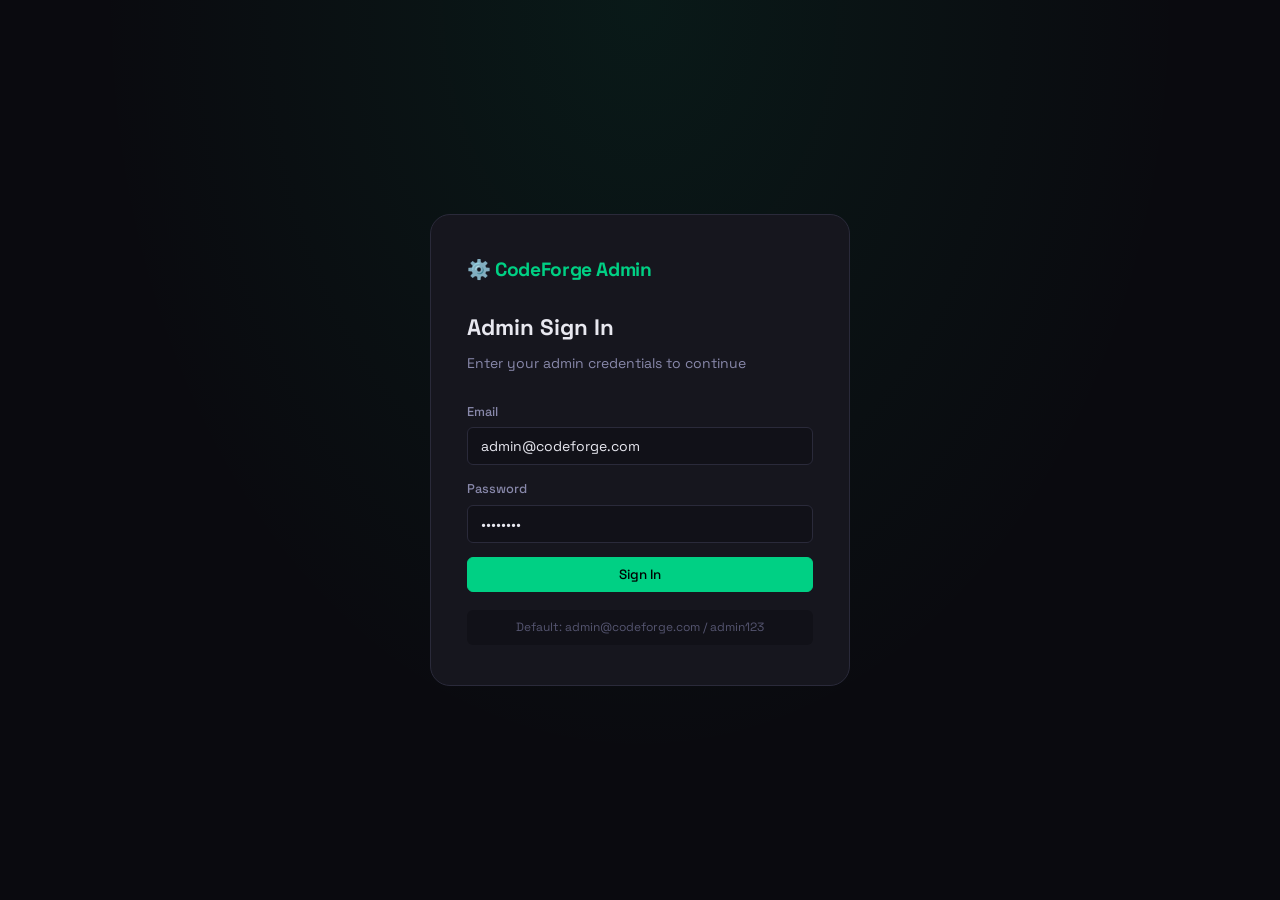
==== dashboard.html @ 67e9f0a4 "new" ====
<!DOCTYPE html>
<html lang="en">
<head>
  <meta charset="UTF-8" />
  <meta name="viewport" content="width=device-width, initial-scale=1.0" />
  <title>CodeForge Admin — Dashboard</title>
  <link rel="preconnect" href="https://fonts.googleapis.com" />
  <link href="https://fonts.googleapis.com/css2?family=Space+Grotesk:wght@400;500;600;700&family=JetBrains+Mono:wght@400;500&display=swap" rel="stylesheet" />
  <link rel="stylesheet" href="css/style.css" />
</head>
<body>

<!-- Sidebar -->
<div class="layout">
  <aside class="sidebar">
    <div class="sidebar-logo">⚙️ <span>CF Admin</span></div>
    <nav class="sidebar-nav">
      <button class="nav-btn active" onclick="showTab('problems')">📝 Problems</button>
      <button class="nav-btn" onclick="showTab('users')">👥 Users</button>
      <button class="nav-btn" onclick="showTab('stats')">📊 Stats</button>
    </nav>
    <div class="sidebar-bottom">
      <div id="admin-name" class="admin-name"></div>
      <button class="btn btn-ghost btn-sm w-full" onclick="logout()">↩ Sign Out</button>
    </div>
  </aside>

  <main class="content">
    <!-- Problems Tab -->
    <div id="tab-problems" class="tab">
      <div class="page-header">
        <div>
          <h1>Problems</h1>
          <p>Manage all coding problems</p>
        </div>
        <div class="header-actions">
          <button class="btn btn-secondary" onclick="openDeleteModal()">🗑 Delete by #</button>
          <button class="btn btn-secondary" onclick="document.getElementById('json-upload').click()">📁 Upload JSON</button>
          <input type="file" id="json-upload" accept=".json" style="display:none" onchange="uploadJSON(this)" />
          <button class="btn btn-primary" onclick="openAddModal()">+ Add Problem</button>
        </div>
      </div>

      <!-- Search & filter -->
      <div class="filter-row">
        <input class="input" id="prob-search" placeholder="🔍 Search problems…" oninput="filterProblems()" style="max-width:300px" />
        <select class="input" id="prob-diff" onchange="filterProblems()" style="max-width:160px">
          <option value="">All Difficulty</option>
          <option value="Easy">Easy</option>
          <option value="Medium">Medium</option>
          <option value="Hard">Hard</option>
        </select>
        <label style="display:flex;align-items:center;gap:8px;font-size:.82rem;color:var(--text-secondary)">
          <input type="checkbox" id="show-premium" onchange="filterProblems()" /> Premium only
        </label>
      </div>

      <!-- Stats row -->
      <div class="mini-stats">
        <div class="mini-stat" id="stat-total">— Problems</div>
        <div class="mini-stat" id="stat-easy">— Easy</div>
        <div class="mini-stat" id="stat-medium">— Medium</div>
        <div class="mini-stat" id="stat-hard">— Hard</div>
        <div class="mini-stat" id="stat-premium">— Premium</div>
      </div>

      <div class="table-wrap">
        <table class="table" id="problems-table">
          <thead>
            <tr>
              <th>#</th><th>Title</th><th>Difficulty</th><th>Tags</th>
              <th>Acceptance</th><th>Premium</th><th>Actions</th>
            </tr>
          </thead>
          <tbody id="problems-body">
            <tr><td colspan="7" class="loading-row"><span class="spinner"></span> Loading…</td></tr>
          </tbody>
        </table>
      </div>
    </div>

    <!-- Users Tab -->
    <div id="tab-users" class="tab hidden">
      <div class="page-header">
        <div><h1>Users</h1><p>Manage registered users</p></div>
      </div>
      <div class="table-wrap">
        <table class="table">
          <thead>
            <tr><th>Name</th><th>Email</th><th>Rating</th><th>Solved</th><th>Plan</th><th>Joined</th><th>Actions</th></tr>
          </thead>
          <tbody id="users-body">
            <tr><td colspan="7" class="loading-row"><span class="spinner"></span> Loading…</td></tr>
          </tbody>
        </table>
      </div>
    </div>

    <!-- Stats Tab -->
    <div id="tab-stats" class="tab hidden">
      <div class="page-header"><div><h1>Statistics</h1><p>Platform overview</p></div></div>
      <div class="stats-grid" id="stats-grid">
        <div class="stat-card">
          <div class="stat-icon">📝</div>
          <div class="stat-val" id="s-problems">—</div>
          <div class="stat-label">Total Problems</div>
        </div>
        <div class="stat-card">
          <div class="stat-icon">👥</div>
          <div class="stat-val" id="s-users">—</div>
          <div class="stat-label">Registered Users</div>
        </div>
        <div class="stat-card">
          <div class="stat-icon">⭐</div>
          <div class="stat-val" id="s-pro">—</div>
          <div class="stat-label">Pro Users</div>
        </div>
        <div class="stat-card">
          <div class="stat-icon">🔒</div>
          <div class="stat-val" id="s-premium">—</div>
          <div class="stat-label">Premium Problems</div>
        </div>
      </div>
    </div>
  </main>
</div>

<!-- ── ADD / EDIT PROBLEM MODAL ── -->
<div id="modal-problem" class="modal-overlay hidden">
  <div class="modal large-modal">
    <button class="modal-close" onclick="closeModal('modal-problem')">✕</button>
    <h2 id="modal-prob-title">Add Problem</h2>

    <div class="modal-grid">
      <div class="field"><label>Title *</label><input class="input" id="pm-title" placeholder="Two Sum" /></div>
      <div class="field">
        <label>Difficulty *</label>
        <select class="input" id="pm-diff">
          <option value="Easy">Easy</option>
          <option value="Medium" selected>Medium</option>
          <option value="Hard">Hard</option>
        </select>
      </div>
      <div class="field"><label>Tags (comma-separated)</label><input class="input" id="pm-tags" placeholder="Array, Hash Table" /></div>
      <div class="field"><label>Companies (comma-separated)</label><input class="input" id="pm-companies" placeholder="Google, Amazon" /></div>
      <div class="field"><label>Acceptance %</label><input class="input" type="number" id="pm-acceptance" value="50" min="0" max="100" /></div>
      <div class="field">
        <label>Premium</label>
        <select class="input" id="pm-premium"><option value="false">No</option><option value="true">Yes</option></select>
      </div>
    </div>

    <div class="field"><label>Description * (HTML supported)</label><textarea class="input" id="pm-desc" rows="4" placeholder="Given an array of integers..."></textarea></div>

    <div class="modal-grid">
      <div class="field"><label>Example Input *</label><input class="input" id="pm-ex-in" placeholder="nums = [2,7,11,15], target = 9" /></div>
      <div class="field"><label>Example Output *</label><input class="input" id="pm-ex-out" placeholder="[0,1]" /></div>
    </div>
    <div class="field"><label>Explanation</label><input class="input" id="pm-ex-exp" placeholder="nums[0] + nums[1] == 9" /></div>
    <div class="field"><label>Constraints (one per line)</label><textarea class="input" id="pm-constraints" rows="3" placeholder="2 ≤ nums.length ≤ 10⁴&#10;-10⁹ ≤ nums[i] ≤ 10⁹"></textarea></div>
    <div class="field"><label>Hints (one per line)</label><textarea class="input" id="pm-hints" rows="3" placeholder="Try using a hash map.&#10;For each number, check if target - num exists."></textarea></div>
    <div class="field"><label>Test Cases JSON (array of {input, expected})</label><textarea class="input font-mono" id="pm-testcases" rows="4" placeholder='[{"input":"[2,7,11,15]\n9","expected":"[0,1]"}]'></textarea></div>

    <details class="starter-details">
      <summary>Starter Code (optional)</summary>
      <div class="starter-grid">
        <div class="field"><label>Python</label><textarea class="input font-mono" id="pm-py" rows="4" placeholder="class Solution:&#10;    def solve(self):&#10;        pass"></textarea></div>
        <div class="field"><label>C++</label><textarea class="input font-mono" id="pm-cpp" rows="4" placeholder="class Solution {&#10;public:&#10;    void solve() {}&#10;};"></textarea></div>
        <div class="field"><label>Java</label><textarea class="input font-mono" id="pm-java" rows="4" placeholder="class Solution {&#10;    public void solve() {}&#10;}"></textarea></div>
        <div class="field"><label>JavaScript</label><textarea class="input font-mono" id="pm-js" rows="4" placeholder="var solve = function() {};"></textarea></div>
      </div>
    </details>

    <div style="display:flex;gap:10px;justify-content:flex-end;margin-top:20px">
      <button class="btn btn-ghost" onclick="closeModal('modal-problem')">Cancel</button>
      <button class="btn btn-primary" id="pm-save-btn" onclick="saveProblem()">Add Problem</button>
    </div>
  </div>
</div>

<!-- ── DELETE BY NUMBER MODAL ── -->
<div id="modal-delete-num" class="modal-overlay hidden">
  <div class="modal">
    <button class="modal-close" onclick="closeModal('modal-delete-num')">✕</button>
    <h2>Delete Problem by Number</h2>
    <p style="color:var(--text-secondary);margin:10px 0 20px;font-size:.875rem">Enter the problem number to delete. All remaining problems will be renumbered automatically.</p>
    <div class="field">
      <label>Problem Number</label>
      <input class="input" type="number" id="del-num" placeholder="e.g. 5" min="1" />
    </div>
    <div id="del-preview" style="display:none" class="del-preview"></div>
    <div style="display:flex;gap:10px;justify-content:flex-end;margin-top:16px">
      <button class="btn btn-ghost" onclick="closeModal('modal-delete-num')">Cancel</button>
      <button class="btn btn-secondary" onclick="previewDelete()">Preview</button>
      <button class="btn btn-danger" id="del-confirm-btn" onclick="confirmDeleteByNum()" disabled>Delete & Renumber</button>
    </div>
  </div>
</div>

<!-- ── CONFIRM MODAL ── -->
<div id="modal-confirm" class="modal-overlay hidden">
  <div class="modal" style="max-width:400px;text-align:center">
    <div style="font-size:2.5rem;margin-bottom:12px">⚠️</div>
    <h3 id="confirm-msg">Are you sure?</h3>
    <p id="confirm-sub" style="color:var(--text-secondary);font-size:.85rem;margin:8px 0 24px"></p>
    <div style="display:flex;gap:10px;justify-content:center">
      <button class="btn btn-ghost" onclick="closeModal('modal-confirm')">Cancel</button>
      <button class="btn btn-danger" id="confirm-ok">Delete</button>
    </div>
  </div>
</div>

<!-- ── TOAST ── -->
<div id="toasts" class="toast-container"></div>

<script src="js/auth.js"></script>
<script src="js/problems.js"></script>
<script src="js/users.js"></script>
</body>
</html>
---- css/style.css ----
:root {
  --bg-primary:   #0a0a0f;
  --bg-secondary: #111118;
  --bg-card:      #16161e;
  --bg-hover:     #1e1e2a;
  --border:       #2a2a3a;
  --border-light: #363650;
  --text-primary: #e8e8f0;
  --text-secondary:#8888aa;
  --text-muted:   #555570;
  --green:        #00d084;
  --green-dim:    rgba(0,208,132,.12);
  --purple:       #9d6fff;
  --purple-dim:   rgba(157,111,255,.12);
  --blue:         #4da6ff;
  --blue-dim:     rgba(77,166,255,.1);
  --orange:       #ff9f43;
  --orange-dim:   rgba(255,159,67,.1);
  --red:          #ff5c5c;
  --red-dim:      rgba(255,92,92,.1);
  --font-sans:    'Space Grotesk', sans-serif;
  --font-mono:    'JetBrains Mono', monospace;
  --r-sm:  6px;
  --r-md: 10px;
  --r-lg: 14px;
  --r-xl: 20px;
  --ease: all .18s ease;
}

*, *::before, *::after { box-sizing: border-box; margin: 0; padding: 0; }
body { font-family: var(--font-sans); background: var(--bg-primary); color: var(--text-primary); min-height: 100vh; line-height: 1.6; }
a { color: inherit; text-decoration: none; }
button { cursor: pointer; font-family: var(--font-sans); }
textarea, input, select { font-family: var(--font-sans); }

::-webkit-scrollbar { width: 5px; height: 5px; }
::-webkit-scrollbar-track { background: transparent; }
::-webkit-scrollbar-thumb { background: var(--border-light); border-radius: 3px; }

/* ── Login page ── */
.login-page {
  display: flex; align-items: center; justify-content: center;
  min-height: 100vh;
  background: radial-gradient(ellipse at top, rgba(0,208,132,.08) 0%, transparent 60%), var(--bg-primary);
}

.login-card {
  background: var(--bg-card);
  border: 1px solid var(--border);
  border-radius: var(--r-xl);
  padding: 40px 36px;
  width: 100%; max-width: 420px;
}

.login-logo {
  font-size: 1.2rem; font-weight: 700;
  letter-spacing: -.02em;
  margin-bottom: 24px;
  color: var(--green);
}

.login-card h2 { font-size: 1.4rem; font-weight: 700; margin-bottom: 6px; }
.login-sub     { color: var(--text-secondary); font-size: .875rem; margin-bottom: 28px; }

.login-hint {
  text-align: center; margin-top: 18px;
  font-size: .75rem; color: var(--text-muted);
  background: var(--bg-secondary); padding: 8px 12px;
  border-radius: var(--r-sm);
}

/* ── Dashboard layout ── */
.layout {
  display: flex; min-height: 100vh;
}

.sidebar {
  width: 220px; flex-shrink: 0;
  background: var(--bg-secondary);
  border-right: 1px solid var(--border);
  display: flex; flex-direction: column;
  position: sticky; top: 0; height: 100vh;
  overflow-y: auto;
}

.sidebar-logo {
  padding: 20px 18px;
  font-size: 1rem; font-weight: 700;
  color: var(--green); letter-spacing: -.02em;
  border-bottom: 1px solid var(--border);
  display: flex; align-items: center; gap: 8px;
}

.sidebar-nav {
  flex: 1; padding: 12px 10px;
  display: flex; flex-direction: column; gap: 4px;
}

.nav-btn {
  display: flex; align-items: center; gap: 10px;
  width: 100%; padding: 9px 12px;
  border-radius: var(--r-sm);
  background: none; border: none;
  color: var(--text-secondary);
  font-size: .85rem; font-weight: 500;
  text-align: left; transition: var(--ease);
}
.nav-btn:hover  { background: var(--bg-hover); color: var(--text-primary); }
.nav-btn.active { background: var(--green-dim); color: var(--green); }

.sidebar-bottom {
  padding: 14px 10px;
  border-top: 1px solid var(--border);
  display: flex; flex-direction: column; gap: 8px;
}

.admin-name {
  font-size: .8rem; font-weight: 600;
  color: var(--text-secondary);
  padding: 0 4px;
  white-space: nowrap; overflow: hidden; text-overflow: ellipsis;
}

.content { flex: 1; min-width: 0; padding: 28px 24px; overflow-y: auto; }

/* ── Tab switching ── */
.tab.hidden { display: none; }

/* ── Page header ── */
.page-header {
  display: flex; justify-content: space-between; align-items: flex-start;
  flex-wrap: wrap; gap: 14px; margin-bottom: 20px;
}
.page-header h1 { font-size: 1.4rem; font-weight: 700; }
.page-header p  { color: var(--text-secondary); font-size: .85rem; margin-top: 2px; }
.header-actions { display: flex; gap: 8px; flex-wrap: wrap; }

/* ── Filter row ── */
.filter-row {
  display: flex; gap: 10px; flex-wrap: wrap;
  align-items: center; margin-bottom: 14px;
}

/* ── Mini stats ── */
.mini-stats {
  display: flex; gap: 10px; flex-wrap: wrap; margin-bottom: 16px;
}
.mini-stat {
  background: var(--bg-card); border: 1px solid var(--border);
  border-radius: var(--r-sm); padding: 6px 14px;
  font-size: .78rem; font-weight: 500; color: var(--text-secondary);
}

/* ── Stats grid ── */
.stats-grid {
  display: grid;
  grid-template-columns: repeat(auto-fit, minmax(180px, 1fr));
  gap: 16px;
}
.stat-card {
  background: var(--bg-card); border: 1px solid var(--border);
  border-radius: var(--r-lg); padding: 24px;
  text-align: center; transition: var(--ease);
}
.stat-card:hover { border-color: var(--border-light); }
.stat-icon  { font-size: 1.6rem; margin-bottom: 10px; }
.stat-val   { font-size: 2rem; font-weight: 800; font-family: var(--font-mono); color: var(--green); }
.stat-label { font-size: .75rem; color: var(--text-muted); margin-top: 4px; text-transform: uppercase; letter-spacing: .06em; }

/* ── Table ── */
.table-wrap {
  background: var(--bg-card);
  border: 1px solid var(--border);
  border-radius: var(--r-lg);
  overflow: hidden; overflow-x: auto;
}
.table { width: 100%; border-collapse: collapse; min-width: 700px; }
.table thead tr { background: var(--bg-secondary); border-bottom: 1px solid var(--border); }
.table th {
  padding: 10px 14px; text-align: left;
  font-size: .7rem; font-weight: 700;
  text-transform: uppercase; letter-spacing: .06em; color: var(--text-muted);
  white-space: nowrap;
}
.table tbody tr { border-bottom: 1px solid var(--border); transition: background .12s; }
.table tbody tr:last-child { border-bottom: none; }
.table tbody tr:hover { background: var(--bg-hover); }
.table td { padding: 10px 14px; vertical-align: middle; font-size: .84rem; }
.loading-row { text-align: center; padding: 48px; color: var(--text-muted); }

/* ── Buttons ── */
.btn {
  display: inline-flex; align-items: center; gap: 6px;
  padding: 8px 16px; border-radius: var(--r-sm);
  font-size: .84rem; font-weight: 500; font-family: var(--font-sans);
  border: 1px solid transparent; transition: var(--ease);
  white-space: nowrap; cursor: pointer;
}
.btn:disabled { opacity: .45; cursor: not-allowed; }
.btn-primary   { background: var(--green); color: #000; border-color: var(--green); }
.btn-primary:hover:not(:disabled) { background: #00f09a; box-shadow: 0 4px 16px rgba(0,208,132,.3); }
.btn-secondary { background: var(--bg-card); color: var(--text-primary); border-color: var(--border); }
.btn-secondary:hover:not(:disabled) { background: var(--bg-hover); border-color: var(--border-light); }
.btn-ghost  { background: transparent; color: var(--text-secondary); border-color: var(--border); }
.btn-ghost:hover:not(:disabled) { background: var(--bg-hover); color: var(--text-primary); }
.btn-danger { background: var(--red-dim); color: var(--red); border-color: var(--red); }
.btn-danger:hover:not(:disabled) { background: rgba(255,92,92,.2); }
.btn-sm { padding: 5px 10px; font-size: .76rem; }
.w-full { width: 100%; justify-content: center; }

/* ── Input ── */
.input {
  width: 100%; padding: 9px 13px;
  border-radius: var(--r-sm);
  background: var(--bg-secondary);
  border: 1px solid var(--border);
  color: var(--text-primary); font-family: var(--font-sans);
  font-size: .875rem; outline: none; transition: var(--ease);
}
.input:focus { border-color: var(--green); box-shadow: 0 0 0 3px rgba(0,208,132,.1); }
.input::placeholder { color: var(--text-muted); }
.font-mono { font-family: var(--font-mono); font-size: .82rem; }

/* ── Field ── */
.field { display: flex; flex-direction: column; gap: 5px; margin-bottom: 14px; }
.field:last-child { margin-bottom: 0; }
.field label { font-size: .8rem; font-weight: 500; color: var(--text-secondary); }
textarea.input { resize: vertical; min-height: 80px; }

/* ── Badges ── */
.badge {
  display: inline-flex; align-items: center;
  padding: 2px 8px; border-radius: 4px;
  font-size: .7rem; font-weight: 600;
}
.badge-easy    { background: rgba(0,208,132,.12); color: var(--green); }
.badge-medium  { background: rgba(255,159,67,.12); color: var(--orange); }
.badge-hard    { background: rgba(255,92,92,.12);  color: var(--red); }
.badge-premium { background: rgba(255,159,67,.15); color: var(--orange); border: 1px solid rgba(255,159,67,.3); }
.badge-pro     { background: var(--green-dim); color: var(--green); }
.badge-free    { background: var(--bg-hover); color: var(--text-muted); }

/* ── Modal ── */
.modal-overlay {
  position: fixed; inset: 0;
  background: rgba(0,0,0,.75); backdrop-filter: blur(6px);
  z-index: 2000; display: flex; align-items: center;
  justify-content: center; padding: 20px;
}
.modal-overlay.hidden { display: none; }

.modal {
  background: var(--bg-card); border: 1px solid var(--border);
  border-radius: var(--r-xl); padding: 28px 28px 24px;
  max-width: 520px; width: 100%; position: relative;
  max-height: 90vh; overflow-y: auto;
  animation: popIn .2s ease;
}

.large-modal { max-width: 860px; }

.modal h2 { font-size: 1.15rem; font-weight: 700; margin-bottom: 20px; }
.modal h3 { font-size: 1rem; font-weight: 600; }

.modal-close {
  position: absolute; top: 14px; right: 14px;
  background: none; border: none; color: var(--text-muted);
  font-size: 1.2rem; padding: 4px 8px;
  border-radius: 4px; transition: var(--ease);
}
.modal-close:hover { color: var(--text-primary); background: var(--bg-hover); }

/* ── Modal grid (2 cols) ── */
.modal-grid {
  display: grid; grid-template-columns: 1fr 1fr;
  gap: 0 16px;
}

/* ── Starter code details ── */
.starter-details {
  margin-top: 4px; margin-bottom: 14px;
}
.starter-details summary {
  cursor: pointer; font-size: .82rem; font-weight: 600;
  color: var(--text-secondary); padding: 8px 0;
  list-style: none; user-select: none;
}
.starter-details summary:hover { color: var(--text-primary); }
.starter-details summary::before { content: '▶ '; font-size: .7rem; }
.starter-details[open] summary::before { content: '▼ '; }

.starter-grid {
  display: grid; grid-template-columns: 1fr 1fr;
  gap: 0 16px; margin-top: 10px;
}

/* ── Delete preview ── */
.del-preview {
  background: var(--bg-secondary); border: 1px solid var(--orange);
  border-radius: var(--r-sm); padding: 12px 14px;
  font-size: .82rem; margin-top: 12px; color: var(--orange);
}

/* ── Error msg ── */
.error-msg {
  background: var(--red-dim); border: 1px solid rgba(255,92,92,.3);
  border-radius: var(--r-sm); padding: 8px 12px;
  font-size: .82rem; color: var(--red); margin-bottom: 14px;
}

/* ── Toast ── */
.toast-container {
  position: fixed; bottom: 20px; right: 20px;
  z-index: 9999; display: flex; flex-direction: column; gap: 8px;
  pointer-events: none;
}
.toast {
  background: var(--bg-card); border: 1px solid var(--border);
  border-radius: var(--r-md); padding: 11px 16px;
  font-size: .83rem; min-width: 240px;
  display: flex; align-items: center; gap: 10px;
  animation: slideUp .25s ease;
}
.toast.success { border-left: 3px solid var(--green); }
.toast.error   { border-left: 3px solid var(--red); }
.toast.info    { border-left: 3px solid var(--blue); }
.toast.warning { border-left: 3px solid var(--orange); }

/* ── Spinner ── */
.spinner {
  display: inline-block; width: 16px; height: 16px;
  border: 2px solid var(--border); border-top-color: var(--green);
  border-radius: 50%; animation: spin .7s linear infinite;
}

/* ── Misc ── */
.hidden  { display: none !important; }
.divider { height: 1px; background: var(--border); margin: 14px 0; }
.text-muted { color: var(--text-muted); }

/* ── Upload JSON info box ── */
.upload-info {
  background: var(--blue-dim); border: 1px solid rgba(77,166,255,.3);
  border-radius: var(--r-sm); padding: 12px 14px;
  font-size: .8rem; color: var(--blue); line-height: 1.6; margin-bottom: 16px;
}
.upload-info pre {
  margin-top: 8px; background: var(--bg-secondary);
  padding: 10px; border-radius: 4px;
  font-size: .75rem; overflow-x: auto;
  color: var(--text-primary);
}

/* ── Users table helpers ── */
.user-cell   { display: flex; align-items: center; gap: 10px; }
.user-avatar {
  width: 32px; height: 32px; border-radius: 50%; flex-shrink: 0;
  background: linear-gradient(135deg, var(--purple), var(--blue));
  display: flex; align-items: center; justify-content: center;
  font-size: .7rem; font-weight: 700; color: #fff;
}
.user-name   { font-weight: 500; font-size: .875rem; }
.action-btns { display: flex; gap: 6px; flex-wrap: wrap; }
.admin-row   { background: rgba(157,111,255,.04); }

/* ── Problems table helpers ── */
.prob-title { font-weight: 500; font-size: .875rem; max-width: 220px; overflow: hidden; text-overflow: ellipsis; white-space: nowrap; }
.prob-sub   { font-size: .72rem; color: var(--text-muted); margin-top: 2px; }
.tags-cell  { max-width: 180px; }
.tag-chip   {
  display: inline-block; margin: 2px;
  padding: 2px 7px; border-radius: 4px;
  background: var(--bg-hover); border: none;
  font-size: .68rem; color: var(--text-secondary); cursor: default;
}

/* ── Extra badges ── */
.badge-orange { background: var(--orange-dim); color: var(--orange); }
.badge-green  { background: var(--green-dim);  color: var(--green); }
.badge-info   { background: var(--blue-dim);   color: var(--blue); }

/* ── Utility ── */
.mono        { font-family: var(--font-mono); }
.muted       { color: var(--text-muted); }
.text-purple { color: var(--purple); }
.text-green  { color: var(--green); }
.text-red    { color: var(--red); }

/* ── Preview box states ── */
.preview-found { border-color: var(--orange) !important; color: var(--orange) !important; }
.preview-note  { font-size: .8rem; line-height: 1.6; }

/* ── Toggle switch (for future use) ── */
.toggle { position: relative; display: inline-block; width: 40px; height: 22px; }
.toggle input { opacity: 0; width: 0; height: 0; }
.toggle-slider {
  position: absolute; inset: 0; cursor: pointer;
  background: var(--bg-hover); border: 1px solid var(--border);
  border-radius: 22px; transition: var(--ease);
}
.toggle-slider::before {
  content: ''; position: absolute;
  width: 16px; height: 16px; border-radius: 50%;
  left: 2px; bottom: 2px;
  background: var(--text-muted); transition: var(--ease);
}
.toggle input:checked + .toggle-slider { background: var(--green-dim); border-color: var(--green); }
.toggle input:checked + .toggle-slider::before { transform: translateX(18px); background: var(--green); }

/* ── Animations ── */
@keyframes spin    { to { transform: rotate(360deg); } }
@keyframes popIn   { from { transform: scale(.95); opacity: 0; } to { transform: scale(1); opacity: 1; } }
@keyframes slideUp { from { transform: translateY(14px); opacity: 0; } to { transform: translateY(0); opacity: 1; } }

@media (max-width: 760px) {
  .modal-grid, .starter-grid { grid-template-columns: 1fr; }
  .sidebar { width: 180px; }
  .content { padding: 18px 14px; }
}
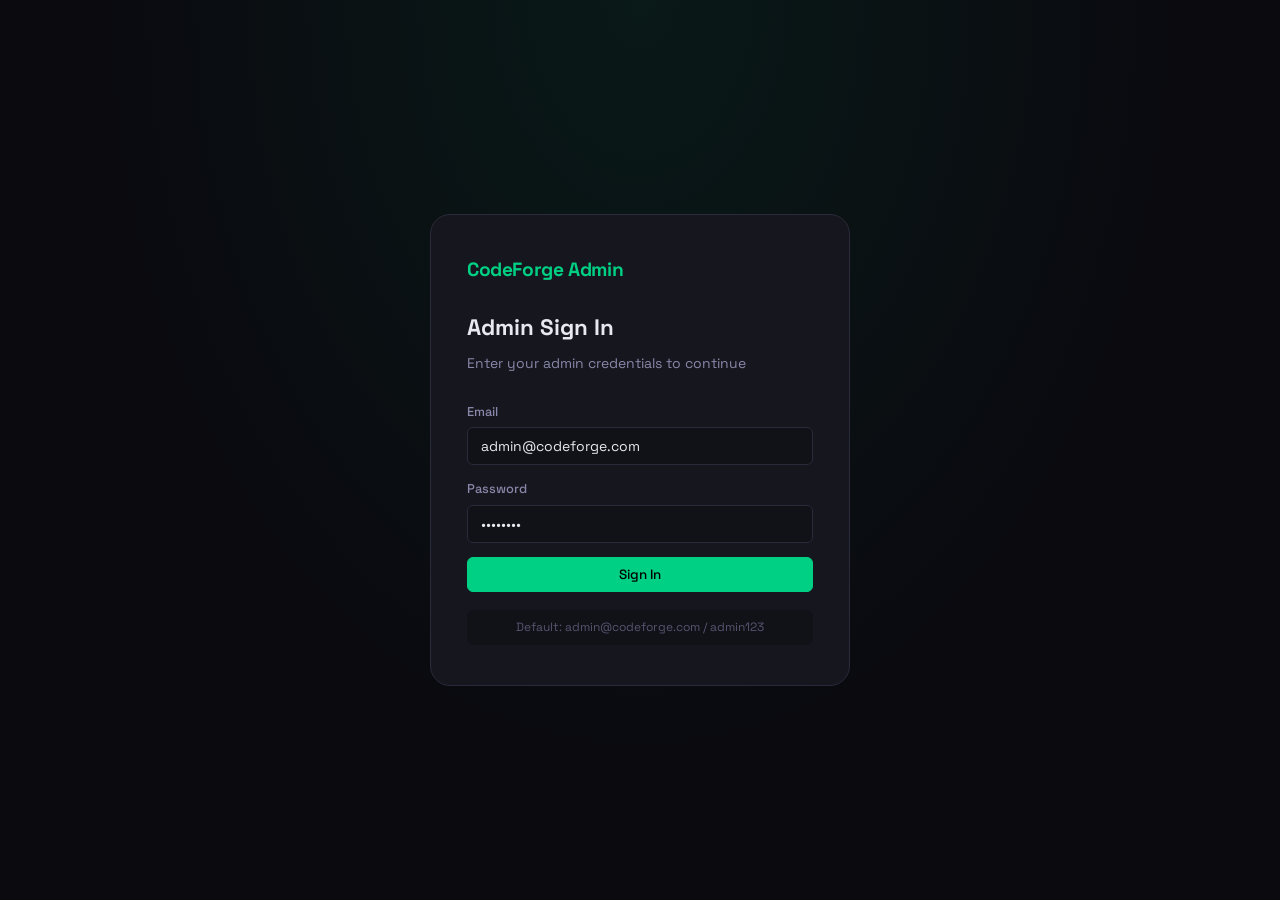
==== commit 4f5d672c: "new" ====
--- a/dashboard.html
+++ b/dashboard.html
@@ -13,15 +13,15 @@
 <!-- Sidebar -->
 <div class="layout">
   <aside class="sidebar">
-    <div class="sidebar-logo">⚙️ <span>CF Admin</span></div>
+    <div class="sidebar-logo"><span>CodeForge Admin</span></div>
     <nav class="sidebar-nav">
-      <button class="nav-btn active" onclick="showTab('problems')">📝 Problems</button>
-      <button class="nav-btn" onclick="showTab('users')">👥 Users</button>
-      <button class="nav-btn" onclick="showTab('stats')">📊 Stats</button>
+      <button class="nav-btn active" onclick="showTab('problems')">Problems</button>
+      <button class="nav-btn" onclick="showTab('users')">Users</button>
+      <button class="nav-btn" onclick="showTab('stats')">Stats</button>
     </nav>
     <div class="sidebar-bottom">
       <div id="admin-name" class="admin-name"></div>
-      <button class="btn btn-ghost btn-sm w-full" onclick="logout()">↩ Sign Out</button>
+      <button class="btn btn-ghost btn-sm w-full" onclick="logout()">Sign Out</button>
     </div>
   </aside>
 
@@ -34,8 +34,8 @@
           <p>Manage all coding problems</p>
         </div>
         <div class="header-actions">
-          <button class="btn btn-secondary" onclick="openDeleteModal()">🗑 Delete by #</button>
-          <button class="btn btn-secondary" onclick="document.getElementById('json-upload').click()">📁 Upload JSON</button>
+          <button class="btn btn-secondary" onclick="openDeleteModal()">Delete by #</button>
+          <button class="btn btn-secondary" onclick="document.getElementById('json-upload').click()">Upload JSON</button>
           <input type="file" id="json-upload" accept=".json" style="display:none" onchange="uploadJSON(this)" />
           <button class="btn btn-primary" onclick="openAddModal()">+ Add Problem</button>
         </div>
@@ -101,17 +101,17 @@
       <div class="page-header"><div><h1>Statistics</h1><p>Platform overview</p></div></div>
       <div class="stats-grid" id="stats-grid">
         <div class="stat-card">
-          <div class="stat-icon">📝</div>
+          <div class="stat-icon"></div>
           <div class="stat-val" id="s-problems">—</div>
           <div class="stat-label">Total Problems</div>
         </div>
         <div class="stat-card">
-          <div class="stat-icon">👥</div>
+          <div class="stat-icon"></div>
           <div class="stat-val" id="s-users">—</div>
           <div class="stat-label">Registered Users</div>
         </div>
         <div class="stat-card">
-          <div class="stat-icon">⭐</div>
+          <div class="stat-icon"></div>
           <div class="stat-val" id="s-pro">—</div>
           <div class="stat-label">Pro Users</div>
         </div>
@@ -200,7 +200,7 @@
 <!-- ── CONFIRM MODAL ── -->
 <div id="modal-confirm" class="modal-overlay hidden">
   <div class="modal" style="max-width:400px;text-align:center">
-    <div style="font-size:2.5rem;margin-bottom:12px">⚠️</div>
+    
     <h3 id="confirm-msg">Are you sure?</h3>
     <p id="confirm-sub" style="color:var(--text-secondary);font-size:.85rem;margin:8px 0 24px"></p>
     <div style="display:flex;gap:10px;justify-content:center">
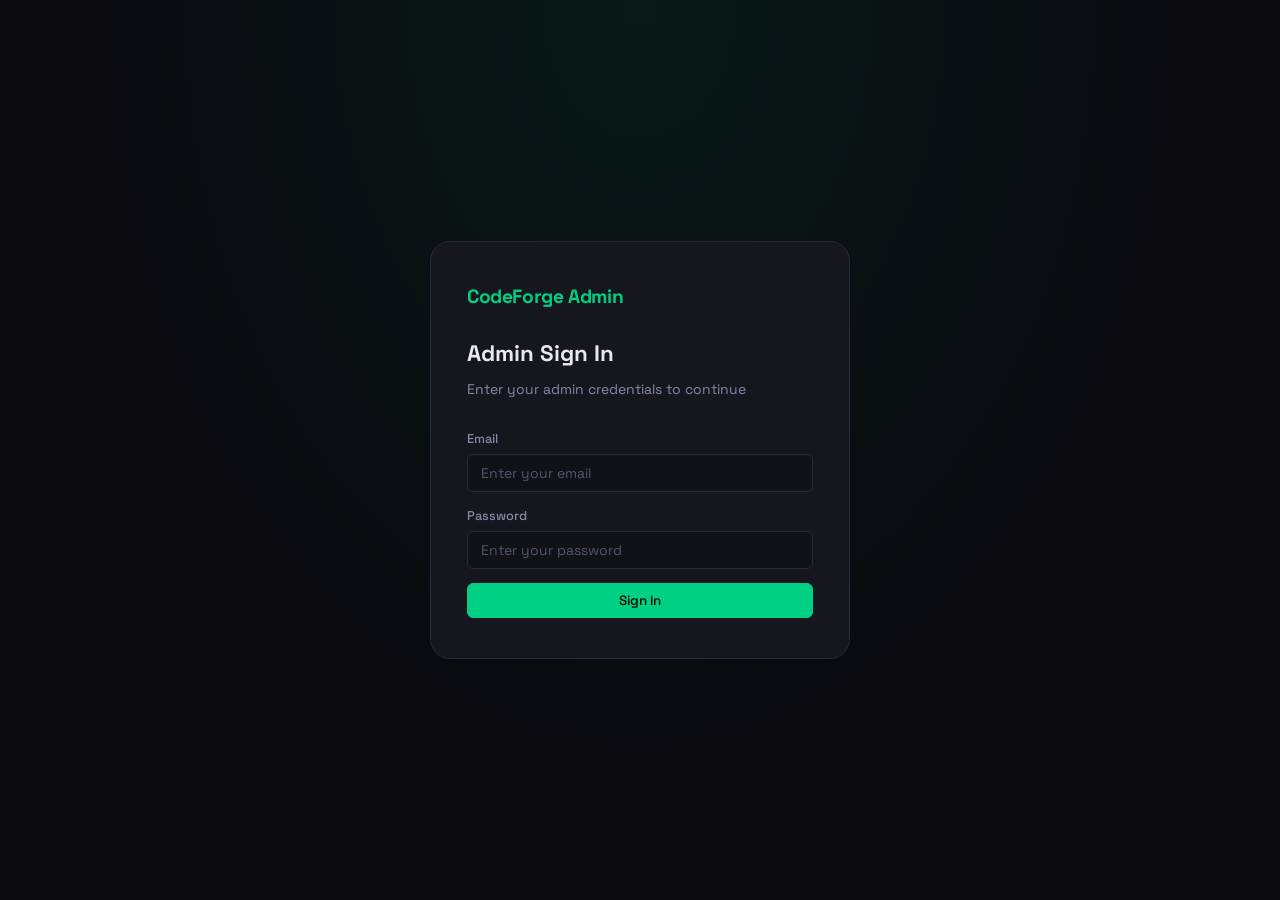
==== commit b9cdd354: "new" ====
--- a/dashboard.html
+++ b/dashboard.html
@@ -10,7 +10,14 @@
 </head>
 <body>
 
-<!-- Sidebar -->
+<!-- Hamburger (mobile) -->
+<button class="hamburger" id="hamburger" onclick="toggleSidebar()" aria-label="Toggle menu">
+  <span></span><span></span><span></span>
+</button>
+<!-- Sidebar overlay (mobile) -->
+<div class="sidebar-overlay" id="sidebar-overlay" onclick="closeSidebar()"></div>
+
+<!-- Layout -->
 <div class="layout">
   <aside class="sidebar">
     <div class="sidebar-logo"><span>CodeForge Admin</span></div>
@@ -200,7 +207,7 @@
 <!-- ── CONFIRM MODAL ── -->
 <div id="modal-confirm" class="modal-overlay hidden">
   <div class="modal" style="max-width:400px;text-align:center">
-    
+
     <h3 id="confirm-msg">Are you sure?</h3>
     <p id="confirm-sub" style="color:var(--text-secondary);font-size:.85rem;margin:8px 0 24px"></p>
     <div style="display:flex;gap:10px;justify-content:center">
@@ -216,5 +223,24 @@
 <script src="js/auth.js"></script>
 <script src="js/problems.js"></script>
 <script src="js/users.js"></script>
+<script>
+  // ── Mobile sidebar toggle ─────────────────
+  function toggleSidebar() {
+    document.querySelector('.sidebar').classList.toggle('open');
+    document.getElementById('sidebar-overlay').classList.toggle('active');
+  }
+  function closeSidebar() {
+    document.querySelector('.sidebar').classList.remove('open');
+    document.getElementById('sidebar-overlay').classList.remove('active');
+  }
+  // Close sidebar when a nav button is clicked on mobile
+  document.querySelectorAll('.nav-btn').forEach(btn => {
+    btn.addEventListener('click', () => {
+      if (window.innerWidth <= 768) closeSidebar();
+    });
+  });
+  // Close on Escape key
+  document.addEventListener('keydown', e => { if (e.key === 'Escape') closeSidebar(); });
+</script>
 </body>
 </html>
--- a/css/style.css
+++ b/css/style.css
@@ -25,6 +25,7 @@
   --r-lg: 14px;
   --r-xl: 20px;
   --ease: all .18s ease;
+  --sidebar-w: 220px;
 }
 
 *, *::before, *::after { box-sizing: border-box; margin: 0; padding: 0; }
@@ -42,6 +43,7 @@
   display: flex; align-items: center; justify-content: center;
   min-height: 100vh;
   background: radial-gradient(ellipse at top, rgba(0,208,132,.08) 0%, transparent 60%), var(--bg-primary);
+  padding: 16px;
 }
 
 .login-card {
@@ -69,18 +71,48 @@
   border-radius: var(--r-sm);
 }
 
+/* ── Hamburger (mobile only) ── */
+.hamburger {
+  display: none;
+  position: fixed; top: 14px; left: 14px;
+  z-index: 3000;
+  background: var(--bg-card); border: 1px solid var(--border);
+  border-radius: var(--r-sm);
+  width: 38px; height: 38px;
+  flex-direction: column; align-items: center; justify-content: center;
+  gap: 5px; padding: 0;
+  transition: var(--ease);
+}
+.hamburger span {
+  display: block; width: 18px; height: 2px;
+  background: var(--text-primary); border-radius: 2px;
+  transition: var(--ease);
+}
+.hamburger:hover { background: var(--bg-hover); }
+
+/* ── Sidebar overlay (mobile) ── */
+.sidebar-overlay {
+  display: none;
+  position: fixed; inset: 0;
+  background: rgba(0,0,0,.6); backdrop-filter: blur(2px);
+  z-index: 1500;
+}
+.sidebar-overlay.active { display: block; }
+
 /* ── Dashboard layout ── */
 .layout {
   display: flex; min-height: 100vh;
 }
 
 .sidebar {
-  width: 220px; flex-shrink: 0;
+  width: var(--sidebar-w); flex-shrink: 0;
   background: var(--bg-secondary);
   border-right: 1px solid var(--border);
   display: flex; flex-direction: column;
   position: sticky; top: 0; height: 100vh;
   overflow-y: auto;
+  transition: transform .25s ease;
+  z-index: 2000;
 }
 
 .sidebar-logo {
@@ -173,6 +205,7 @@
   border: 1px solid var(--border);
   border-radius: var(--r-lg);
   overflow: hidden; overflow-x: auto;
+  -webkit-overflow-scrolling: touch;
 }
 .table { width: 100%; border-collapse: collapse; min-width: 700px; }
 .table thead tr { background: var(--bg-secondary); border-bottom: 1px solid var(--border); }
@@ -245,7 +278,7 @@
   position: fixed; inset: 0;
   background: rgba(0,0,0,.75); backdrop-filter: blur(6px);
   z-index: 2000; display: flex; align-items: center;
-  justify-content: center; padding: 20px;
+  justify-content: center; padding: 16px;
 }
 .modal-overlay.hidden { display: none; }
 
@@ -328,9 +361,19 @@
 
 /* ── Spinner ── */
 .spinner {
-  display: inline-block; width: 16px; height: 16px;
-  border: 2px solid var(--border); border-top-color: var(--green);
-  border-radius: 50%; animation: spin .7s linear infinite;
+  display: inline-block;
+  width: 18px; height: 18px;
+  border: 2px solid rgba(255,255,255,0.08);
+  border-top-color: var(--green);
+  border-radius: 50%;
+  animation: spin .7s linear infinite;
+  flex-shrink: 0;
+}
+.spinner-lg {
+  width: 36px; height: 36px;
+  border-width: 3px;
+  border-color: rgba(0,208,132,.12);
+  border-top-color: var(--green);
 }
 
 /* ── Misc ── */
@@ -390,7 +433,7 @@
 .preview-found { border-color: var(--orange) !important; color: var(--orange) !important; }
 .preview-note  { font-size: .8rem; line-height: 1.6; }
 
-/* ── Toggle switch (for future use) ── */
+/* ── Toggle switch ── */
 .toggle { position: relative; display: inline-block; width: 40px; height: 22px; }
 .toggle input { opacity: 0; width: 0; height: 0; }
 .toggle-slider {
@@ -411,9 +454,160 @@
 @keyframes spin    { to { transform: rotate(360deg); } }
 @keyframes popIn   { from { transform: scale(.95); opacity: 0; } to { transform: scale(1); opacity: 1; } }
 @keyframes slideUp { from { transform: translateY(14px); opacity: 0; } to { transform: translateY(0); opacity: 1; } }
-
-@media (max-width: 760px) {
-  .modal-grid, .starter-grid { grid-template-columns: 1fr; }
-  .sidebar { width: 180px; }
-  .content { padding: 18px 14px; }
-}
+@keyframes pageIn  { from { opacity: 0; transform: translateY(10px); } to { opacity: 1; transform: translateY(0); } }
+@keyframes rowIn   { from { opacity: 0; } to { opacity: 1; } }
+
+.page-animate { animation: pageIn 0.3s ease; }
+tbody tr { animation: rowIn 0.2s ease backwards; }
+
+.loading-row {
+  text-align: center;
+  padding: 56px;
+  color: var(--text-muted);
+  font-size: .875rem;
+}
+
+/* ════════════════════════════════════════════
+   RESPONSIVE BREAKPOINTS
+   ════════════════════════════════════════════ */
+
+/* ── Tablet landscape: 1024px ── */
+@media (max-width: 1024px) {
+  :root { --sidebar-w: 200px; }
+  .content { padding: 22px 18px; }
+  .large-modal { max-width: 96vw; }
+  .prob-title { max-width: 160px; }
+  .tags-cell  { max-width: 140px; }
+}
+
+/* ── Tablet portrait: 768px ── */
+@media (max-width: 768px) {
+  :root { --sidebar-w: 220px; }
+
+  /* Show hamburger */
+  .hamburger { display: flex; }
+
+  /* Sidebar becomes a drawer */
+  .sidebar {
+    position: fixed; top: 0; left: 0;
+    height: 100vh;
+    transform: translateX(-100%);
+    box-shadow: 4px 0 24px rgba(0,0,0,.5);
+  }
+  .sidebar.open { transform: translateX(0); }
+
+  /* Content fills full width */
+  .layout { display: block; }
+  .content {
+    padding: 64px 16px 24px;
+    min-height: 100vh;
+  }
+
+  /* Header stacks vertically */
+  .page-header {
+    flex-direction: column;
+    align-items: flex-start;
+  }
+  .page-header h1 { font-size: 1.2rem; }
+  .header-actions { width: 100%; }
+  .header-actions .btn { flex: 1; justify-content: center; font-size: .78rem; padding: 7px 10px; }
+
+  /* Filter row wraps tightly */
+  .filter-row { gap: 8px; }
+  .filter-row .input { max-width: 100% !important; }
+
+  /* Mini stats scroll horizontally */
+  .mini-stats {
+    flex-wrap: nowrap;
+    overflow-x: auto;
+    -webkit-overflow-scrolling: touch;
+    padding-bottom: 4px;
+  }
+  .mini-stat { flex-shrink: 0; }
+
+  /* Stats grid: 2 cols */
+  .stats-grid { grid-template-columns: 1fr 1fr; gap: 12px; }
+  .stat-card { padding: 18px 14px; }
+  .stat-val  { font-size: 1.6rem; }
+
+  /* Modal full-width */
+  .modal-overlay { padding: 10px; align-items: flex-end; }
+  .modal {
+    max-width: 100%; border-radius: var(--r-xl) var(--r-xl) 0 0;
+    max-height: 92vh; padding: 22px 18px 20px;
+    animation: slideUp .25s ease;
+  }
+  .large-modal { max-width: 100%; }
+  .modal-grid, .starter-grid { grid-template-columns: 1fr; gap: 0; }
+
+  /* Toast: full width bottom */
+  .toast-container { left: 12px; right: 12px; bottom: 12px; }
+  .toast { min-width: unset; width: 100%; }
+
+  /* Login card */
+  .login-card { padding: 28px 20px; border-radius: var(--r-lg); }
+  .login-card h2 { font-size: 1.2rem; }
+}
+
+/* ── Mobile: 480px ── */
+@media (max-width: 480px) {
+  .content { padding: 58px 12px 20px; }
+
+  /* Page header */
+  .page-header h1 { font-size: 1.1rem; }
+  .page-header p  { font-size: .78rem; }
+
+  /* Header action buttons — 2 per row */
+  .header-actions { display: grid; grid-template-columns: 1fr 1fr; gap: 6px; }
+  .header-actions .btn { width: 100%; font-size: .74rem; padding: 7px 8px; }
+
+  /* Filter row vertical */
+  .filter-row { flex-direction: column; align-items: stretch; }
+  .filter-row .input,
+  .filter-row select { max-width: 100% !important; width: 100%; }
+  .filter-row label { font-size: .8rem; }
+
+  /* Mini stats */
+  .mini-stats { gap: 6px; }
+  .mini-stat  { padding: 5px 10px; font-size: .72rem; }
+
+  /* Stats grid: 1 col */
+  .stats-grid { grid-template-columns: 1fr; }
+
+  /* Table: tighten cells */
+  .table th { padding: 8px 10px; font-size: .64rem; }
+  .table td { padding: 8px 10px; font-size: .78rem; }
+  .prob-title { max-width: 120px; font-size: .8rem; }
+  .prob-sub   { display: none; }
+  .tags-cell  { display: none; }
+  .table th:nth-child(4),
+  .table td:nth-child(4) { display: none; } /* hide tags col */
+
+  /* Action buttons stacked */
+  .action-btns { flex-direction: column; gap: 4px; }
+  .action-btns .btn-sm { width: 100%; justify-content: center; }
+
+  /* User table: hide some cols on tiny screens */
+  .table th:nth-child(3),
+  .table td:nth-child(3) { display: none; } /* rating */
+
+  /* Modal */
+  .modal { padding: 18px 14px 16px; }
+  .modal h2 { font-size: 1rem; margin-bottom: 14px; }
+
+  /* Login */
+  .login-card { padding: 24px 16px; }
+  .login-logo { font-size: 1rem; margin-bottom: 18px; }
+  .login-card h2 { font-size: 1.1rem; }
+}
+
+/* ── Extra small: 360px ── */
+@media (max-width: 360px) {
+  .content { padding: 54px 10px 16px; }
+  .table th, .table td { padding: 7px 8px; font-size: .72rem; }
+  .btn { padding: 7px 12px; font-size: .78rem; }
+  .stat-val { font-size: 1.4rem; }
+  /* Hide acceptance column too */
+  .table th:nth-child(5),
+  .table td:nth-child(5) { display: none; }
+}
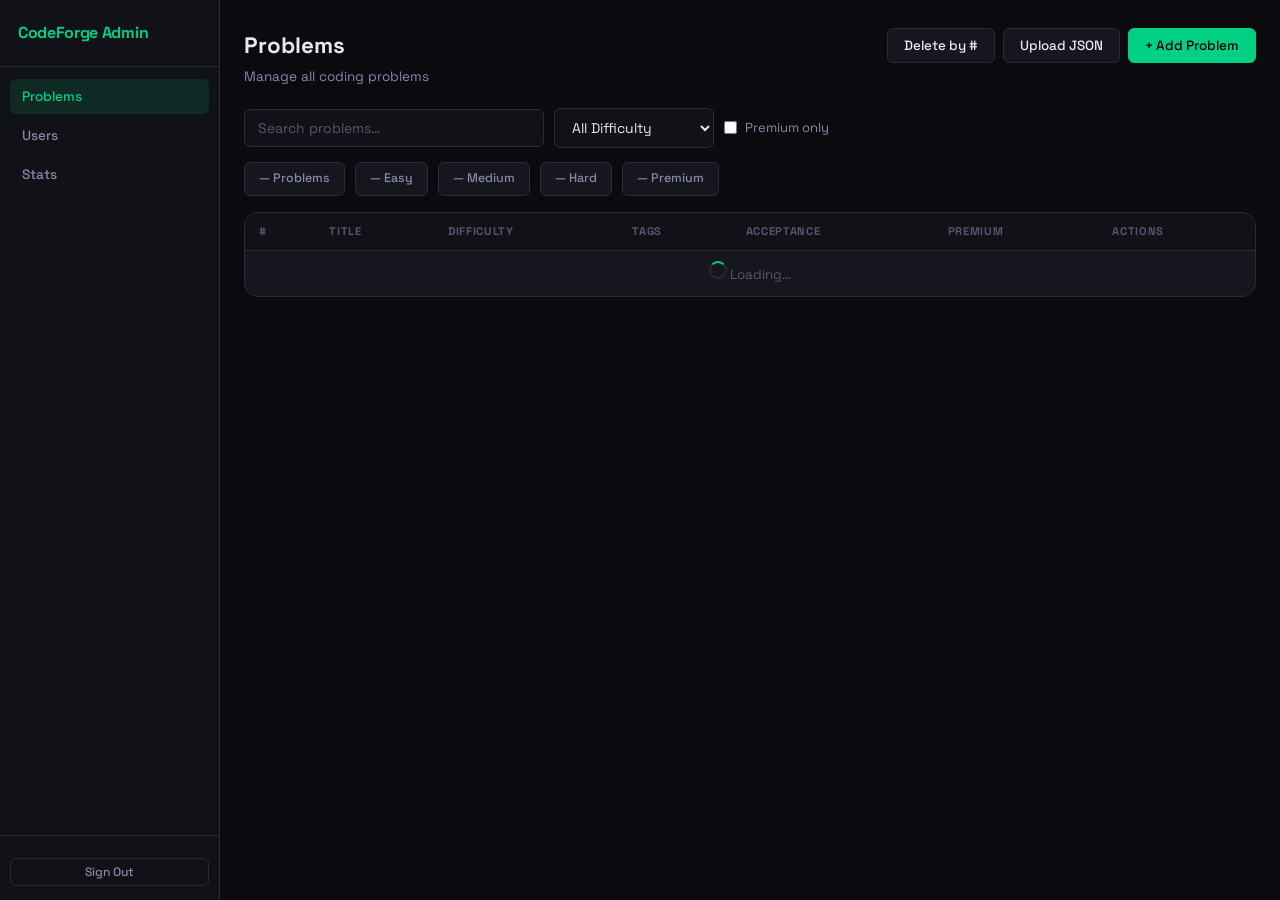
==== commit b31e80ce: "new" ====
--- a/dashboard.html
+++ b/dashboard.html
@@ -3,7 +3,7 @@
 <head>
   <meta charset="UTF-8" />
   <meta name="viewport" content="width=device-width, initial-scale=1.0" />
-  <title>CodeForge Admin — Dashboard</title>
+  <title>CodeForge Admin</title>
   <link rel="preconnect" href="https://fonts.googleapis.com" />
   <link href="https://fonts.googleapis.com/css2?family=Space+Grotesk:wght@400;500;600;700&family=JetBrains+Mono:wght@400;500&display=swap" rel="stylesheet" />
   <link rel="stylesheet" href="css/style.css" />
@@ -50,7 +50,7 @@
 
       <!-- Search & filter -->
       <div class="filter-row">
-        <input class="input" id="prob-search" placeholder="🔍 Search problems…" oninput="filterProblems()" style="max-width:300px" />
+        <input class="input" id="prob-search" placeholder="Search problems…" oninput="filterProblems()" style="max-width:300px" />
         <select class="input" id="prob-diff" onchange="filterProblems()" style="max-width:160px">
           <option value="">All Difficulty</option>
           <option value="Easy">Easy</option>
@@ -123,7 +123,6 @@
           <div class="stat-label">Pro Users</div>
         </div>
         <div class="stat-card">
-          <div class="stat-icon">🔒</div>
           <div class="stat-val" id="s-premium">—</div>
           <div class="stat-label">Premium Problems</div>
         </div>
@@ -132,7 +131,6 @@
   </main>
 </div>
 
-<!-- ── ADD / EDIT PROBLEM MODAL ── -->
 <div id="modal-problem" class="modal-overlay hidden">
   <div class="modal large-modal">
     <button class="modal-close" onclick="closeModal('modal-problem')">✕</button>
@@ -185,7 +183,6 @@
   </div>
 </div>
 
-<!-- ── DELETE BY NUMBER MODAL ── -->
 <div id="modal-delete-num" class="modal-overlay hidden">
   <div class="modal">
     <button class="modal-close" onclick="closeModal('modal-delete-num')">✕</button>
@@ -204,7 +201,7 @@
   </div>
 </div>
 
-<!-- ── CONFIRM MODAL ── -->
+
 <div id="modal-confirm" class="modal-overlay hidden">
   <div class="modal" style="max-width:400px;text-align:center">
 
@@ -217,14 +214,14 @@
   </div>
 </div>
 
-<!-- ── TOAST ── -->
+
 <div id="toasts" class="toast-container"></div>
 
 <script src="js/auth.js"></script>
 <script src="js/problems.js"></script>
 <script src="js/users.js"></script>
 <script>
-  // ── Mobile sidebar toggle ─────────────────
+
   function toggleSidebar() {
     document.querySelector('.sidebar').classList.toggle('open');
     document.getElementById('sidebar-overlay').classList.toggle('active');
@@ -233,13 +230,13 @@
     document.querySelector('.sidebar').classList.remove('open');
     document.getElementById('sidebar-overlay').classList.remove('active');
   }
-  // Close sidebar when a nav button is clicked on mobile
+
   document.querySelectorAll('.nav-btn').forEach(btn => {
     btn.addEventListener('click', () => {
       if (window.innerWidth <= 768) closeSidebar();
     });
   });
-  // Close on Escape key
+
   document.addEventListener('keydown', e => { if (e.key === 'Escape') closeSidebar(); });
 </script>
 </body>
--- a/css/style.css
+++ b/css/style.css
@@ -38,7 +38,7 @@
 ::-webkit-scrollbar-track { background: transparent; }
 ::-webkit-scrollbar-thumb { background: var(--border-light); border-radius: 3px; }
 
-/* ── Login page ── */
+
 .login-page {
   display: flex; align-items: center; justify-content: center;
   min-height: 100vh;
@@ -71,7 +71,7 @@
   border-radius: var(--r-sm);
 }
 
-/* ── Hamburger (mobile only) ── */
+
 .hamburger {
   display: none;
   position: fixed; top: 14px; left: 14px;
@@ -90,7 +90,7 @@
 }
 .hamburger:hover { background: var(--bg-hover); }
 
-/* ── Sidebar overlay (mobile) ── */
+
 .sidebar-overlay {
   display: none;
   position: fixed; inset: 0;
@@ -99,7 +99,7 @@
 }
 .sidebar-overlay.active { display: block; }
 
-/* ── Dashboard layout ── */
+
 .layout {
   display: flex; min-height: 100vh;
 }
@@ -155,10 +155,10 @@
 
 .content { flex: 1; min-width: 0; padding: 28px 24px; overflow-y: auto; }
 
-/* ── Tab switching ── */
+
 .tab.hidden { display: none; }
 
-/* ── Page header ── */
+
 .page-header {
   display: flex; justify-content: space-between; align-items: flex-start;
   flex-wrap: wrap; gap: 14px; margin-bottom: 20px;
@@ -167,13 +167,13 @@
 .page-header p  { color: var(--text-secondary); font-size: .85rem; margin-top: 2px; }
 .header-actions { display: flex; gap: 8px; flex-wrap: wrap; }
 
-/* ── Filter row ── */
+
 .filter-row {
   display: flex; gap: 10px; flex-wrap: wrap;
   align-items: center; margin-bottom: 14px;
 }
 
-/* ── Mini stats ── */
+
 .mini-stats {
   display: flex; gap: 10px; flex-wrap: wrap; margin-bottom: 16px;
 }
@@ -183,7 +183,7 @@
   font-size: .78rem; font-weight: 500; color: var(--text-secondary);
 }
 
-/* ── Stats grid ── */
+
 .stats-grid {
   display: grid;
   grid-template-columns: repeat(auto-fit, minmax(180px, 1fr));
@@ -199,7 +199,7 @@
 .stat-val   { font-size: 2rem; font-weight: 800; font-family: var(--font-mono); color: var(--green); }
 .stat-label { font-size: .75rem; color: var(--text-muted); margin-top: 4px; text-transform: uppercase; letter-spacing: .06em; }
 
-/* ── Table ── */
+
 .table-wrap {
   background: var(--bg-card);
   border: 1px solid var(--border);
@@ -221,7 +221,7 @@
 .table td { padding: 10px 14px; vertical-align: middle; font-size: .84rem; }
 .loading-row { text-align: center; padding: 48px; color: var(--text-muted); }
 
-/* ── Buttons ── */
+
 .btn {
   display: inline-flex; align-items: center; gap: 6px;
   padding: 8px 16px; border-radius: var(--r-sm);
@@ -241,7 +241,7 @@
 .btn-sm { padding: 5px 10px; font-size: .76rem; }
 .w-full { width: 100%; justify-content: center; }
 
-/* ── Input ── */
+
 .input {
   width: 100%; padding: 9px 13px;
   border-radius: var(--r-sm);
@@ -254,13 +254,13 @@
 .input::placeholder { color: var(--text-muted); }
 .font-mono { font-family: var(--font-mono); font-size: .82rem; }
 
-/* ── Field ── */
+
 .field { display: flex; flex-direction: column; gap: 5px; margin-bottom: 14px; }
 .field:last-child { margin-bottom: 0; }
 .field label { font-size: .8rem; font-weight: 500; color: var(--text-secondary); }
 textarea.input { resize: vertical; min-height: 80px; }
 
-/* ── Badges ── */
+
 .badge {
   display: inline-flex; align-items: center;
   padding: 2px 8px; border-radius: 4px;
@@ -273,7 +273,7 @@
 .badge-pro     { background: var(--green-dim); color: var(--green); }
 .badge-free    { background: var(--bg-hover); color: var(--text-muted); }
 
-/* ── Modal ── */
+
 .modal-overlay {
   position: fixed; inset: 0;
   background: rgba(0,0,0,.75); backdrop-filter: blur(6px);
@@ -303,13 +303,13 @@
 }
 .modal-close:hover { color: var(--text-primary); background: var(--bg-hover); }
 
-/* ── Modal grid (2 cols) ── */
+
 .modal-grid {
   display: grid; grid-template-columns: 1fr 1fr;
   gap: 0 16px;
 }
 
-/* ── Starter code details ── */
+
 .starter-details {
   margin-top: 4px; margin-bottom: 14px;
 }
@@ -327,21 +327,21 @@
   gap: 0 16px; margin-top: 10px;
 }
 
-/* ── Delete preview ── */
+
 .del-preview {
   background: var(--bg-secondary); border: 1px solid var(--orange);
   border-radius: var(--r-sm); padding: 12px 14px;
   font-size: .82rem; margin-top: 12px; color: var(--orange);
 }
 
-/* ── Error msg ── */
+
 .error-msg {
   background: var(--red-dim); border: 1px solid rgba(255,92,92,.3);
   border-radius: var(--r-sm); padding: 8px 12px;
   font-size: .82rem; color: var(--red); margin-bottom: 14px;
 }
 
-/* ── Toast ── */
+
 .toast-container {
   position: fixed; bottom: 20px; right: 20px;
   z-index: 9999; display: flex; flex-direction: column; gap: 8px;
@@ -359,7 +359,7 @@
 .toast.info    { border-left: 3px solid var(--blue); }
 .toast.warning { border-left: 3px solid var(--orange); }
 
-/* ── Spinner ── */
+
 .spinner {
   display: inline-block;
   width: 18px; height: 18px;
@@ -376,12 +376,11 @@
   border-top-color: var(--green);
 }
 
-/* ── Misc ── */
+
 .hidden  { display: none !important; }
 .divider { height: 1px; background: var(--border); margin: 14px 0; }
 .text-muted { color: var(--text-muted); }
 
-/* ── Upload JSON info box ── */
 .upload-info {
   background: var(--blue-dim); border: 1px solid rgba(77,166,255,.3);
   border-radius: var(--r-sm); padding: 12px 14px;
@@ -394,7 +393,6 @@
   color: var(--text-primary);
 }
 
-/* ── Users table helpers ── */
 .user-cell   { display: flex; align-items: center; gap: 10px; }
 .user-avatar {
   width: 32px; height: 32px; border-radius: 50%; flex-shrink: 0;
@@ -406,7 +404,6 @@
 .action-btns { display: flex; gap: 6px; flex-wrap: wrap; }
 .admin-row   { background: rgba(157,111,255,.04); }
 
-/* ── Problems table helpers ── */
 .prob-title { font-weight: 500; font-size: .875rem; max-width: 220px; overflow: hidden; text-overflow: ellipsis; white-space: nowrap; }
 .prob-sub   { font-size: .72rem; color: var(--text-muted); margin-top: 2px; }
 .tags-cell  { max-width: 180px; }
@@ -417,23 +414,19 @@
   font-size: .68rem; color: var(--text-secondary); cursor: default;
 }
 
-/* ── Extra badges ── */
 .badge-orange { background: var(--orange-dim); color: var(--orange); }
 .badge-green  { background: var(--green-dim);  color: var(--green); }
 .badge-info   { background: var(--blue-dim);   color: var(--blue); }
 
-/* ── Utility ── */
 .mono        { font-family: var(--font-mono); }
 .muted       { color: var(--text-muted); }
 .text-purple { color: var(--purple); }
 .text-green  { color: var(--green); }
 .text-red    { color: var(--red); }
 
-/* ── Preview box states ── */
 .preview-found { border-color: var(--orange) !important; color: var(--orange) !important; }
 .preview-note  { font-size: .8rem; line-height: 1.6; }
 
-/* ── Toggle switch ── */
 .toggle { position: relative; display: inline-block; width: 40px; height: 22px; }
 .toggle input { opacity: 0; width: 0; height: 0; }
 .toggle-slider {
@@ -450,7 +443,6 @@
 .toggle input:checked + .toggle-slider { background: var(--green-dim); border-color: var(--green); }
 .toggle input:checked + .toggle-slider::before { transform: translateX(18px); background: var(--green); }
 
-/* ── Animations ── */
 @keyframes spin    { to { transform: rotate(360deg); } }
 @keyframes popIn   { from { transform: scale(.95); opacity: 0; } to { transform: scale(1); opacity: 1; } }
 @keyframes slideUp { from { transform: translateY(14px); opacity: 0; } to { transform: translateY(0); opacity: 1; } }
@@ -467,11 +459,7 @@
   font-size: .875rem;
 }
 
-/* ════════════════════════════════════════════
-   RESPONSIVE BREAKPOINTS
-   ════════════════════════════════════════════ */
-
-/* ── Tablet landscape: 1024px ── */
+
 @media (max-width: 1024px) {
   :root { --sidebar-w: 200px; }
   .content { padding: 22px 18px; }
@@ -480,14 +468,11 @@
   .tags-cell  { max-width: 140px; }
 }
 
-/* ── Tablet portrait: 768px ── */
 @media (max-width: 768px) {
   :root { --sidebar-w: 220px; }
 
-  /* Show hamburger */
   .hamburger { display: flex; }
 
-  /* Sidebar becomes a drawer */
   .sidebar {
     position: fixed; top: 0; left: 0;
     height: 100vh;
@@ -496,14 +481,12 @@
   }
   .sidebar.open { transform: translateX(0); }
 
-  /* Content fills full width */
   .layout { display: block; }
   .content {
     padding: 64px 16px 24px;
     min-height: 100vh;
   }
 
-  /* Header stacks vertically */
   .page-header {
     flex-direction: column;
     align-items: flex-start;
@@ -512,11 +495,9 @@
   .header-actions { width: 100%; }
   .header-actions .btn { flex: 1; justify-content: center; font-size: .78rem; padding: 7px 10px; }
 
-  /* Filter row wraps tightly */
   .filter-row { gap: 8px; }
   .filter-row .input { max-width: 100% !important; }
 
-  /* Mini stats scroll horizontally */
   .mini-stats {
     flex-wrap: nowrap;
     overflow-x: auto;
@@ -525,12 +506,10 @@
   }
   .mini-stat { flex-shrink: 0; }
 
-  /* Stats grid: 2 cols */
   .stats-grid { grid-template-columns: 1fr 1fr; gap: 12px; }
   .stat-card { padding: 18px 14px; }
   .stat-val  { font-size: 1.6rem; }
 
-  /* Modal full-width */
   .modal-overlay { padding: 10px; align-items: flex-end; }
   .modal {
     max-width: 100%; border-radius: var(--r-xl) var(--r-xl) 0 0;
@@ -540,74 +519,59 @@
   .large-modal { max-width: 100%; }
   .modal-grid, .starter-grid { grid-template-columns: 1fr; gap: 0; }
 
-  /* Toast: full width bottom */
   .toast-container { left: 12px; right: 12px; bottom: 12px; }
   .toast { min-width: unset; width: 100%; }
 
-  /* Login card */
   .login-card { padding: 28px 20px; border-radius: var(--r-lg); }
   .login-card h2 { font-size: 1.2rem; }
 }
 
-/* ── Mobile: 480px ── */
 @media (max-width: 480px) {
   .content { padding: 58px 12px 20px; }
 
-  /* Page header */
   .page-header h1 { font-size: 1.1rem; }
   .page-header p  { font-size: .78rem; }
 
-  /* Header action buttons — 2 per row */
   .header-actions { display: grid; grid-template-columns: 1fr 1fr; gap: 6px; }
   .header-actions .btn { width: 100%; font-size: .74rem; padding: 7px 8px; }
 
-  /* Filter row vertical */
   .filter-row { flex-direction: column; align-items: stretch; }
   .filter-row .input,
   .filter-row select { max-width: 100% !important; width: 100%; }
   .filter-row label { font-size: .8rem; }
 
-  /* Mini stats */
   .mini-stats { gap: 6px; }
   .mini-stat  { padding: 5px 10px; font-size: .72rem; }
 
-  /* Stats grid: 1 col */
   .stats-grid { grid-template-columns: 1fr; }
 
-  /* Table: tighten cells */
   .table th { padding: 8px 10px; font-size: .64rem; }
   .table td { padding: 8px 10px; font-size: .78rem; }
   .prob-title { max-width: 120px; font-size: .8rem; }
   .prob-sub   { display: none; }
   .tags-cell  { display: none; }
   .table th:nth-child(4),
-  .table td:nth-child(4) { display: none; } /* hide tags col */
-
-  /* Action buttons stacked */
+  .table td:nth-child(4) { display: none; }
+
   .action-btns { flex-direction: column; gap: 4px; }
   .action-btns .btn-sm { width: 100%; justify-content: center; }
 
-  /* User table: hide some cols on tiny screens */
   .table th:nth-child(3),
-  .table td:nth-child(3) { display: none; } /* rating */
-
-  /* Modal */
+  .table td:nth-child(3) { display: none; }
+
   .modal { padding: 18px 14px 16px; }
   .modal h2 { font-size: 1rem; margin-bottom: 14px; }
 
-  /* Login */
   .login-card { padding: 24px 16px; }
   .login-logo { font-size: 1rem; margin-bottom: 18px; }
   .login-card h2 { font-size: 1.1rem; }
 }
 
-/* ── Extra small: 360px ── */
 @media (max-width: 360px) {
   .content { padding: 54px 10px 16px; }
   .table th, .table td { padding: 7px 8px; font-size: .72rem; }
   .btn { padding: 7px 12px; font-size: .78rem; }
   .stat-val { font-size: 1.4rem; }
-  /* Hide acceptance column too */
   .table th:nth-child(5),
   .table td:nth-child(5) { display: none; }
 }
